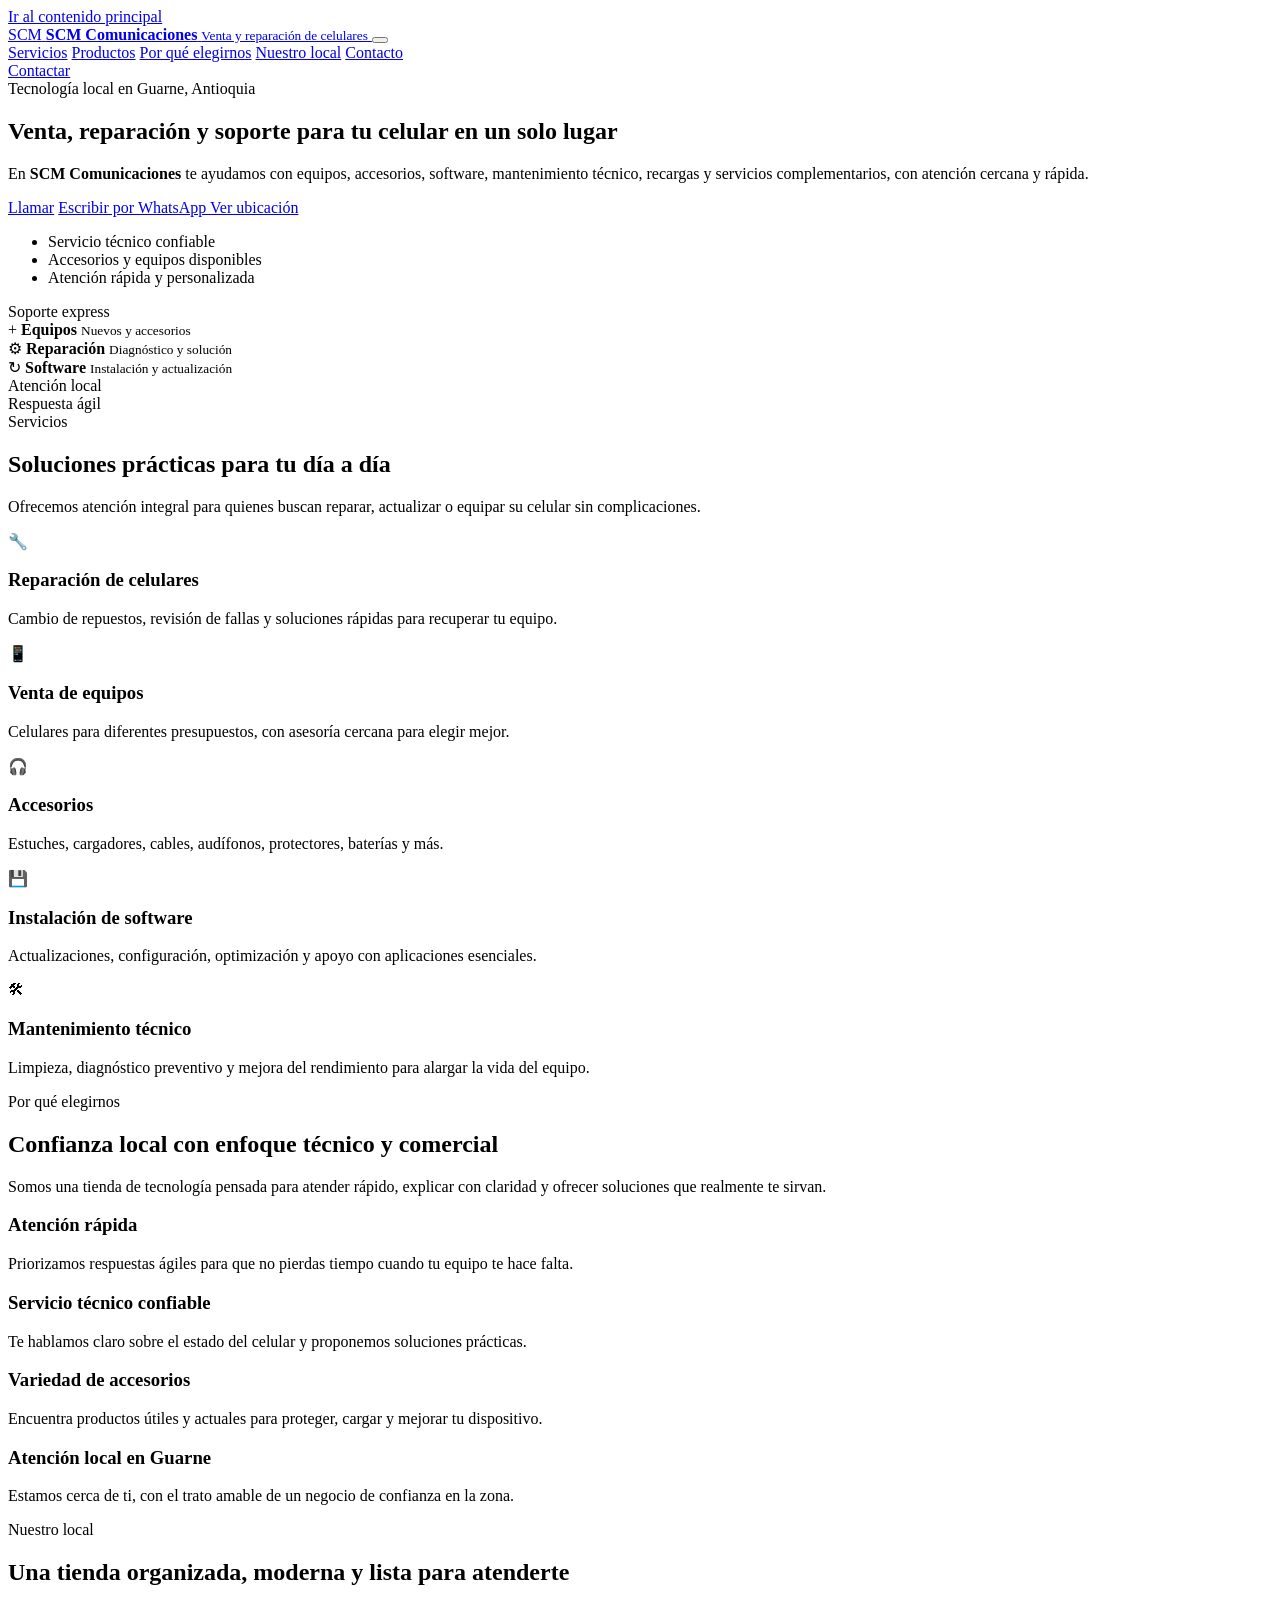
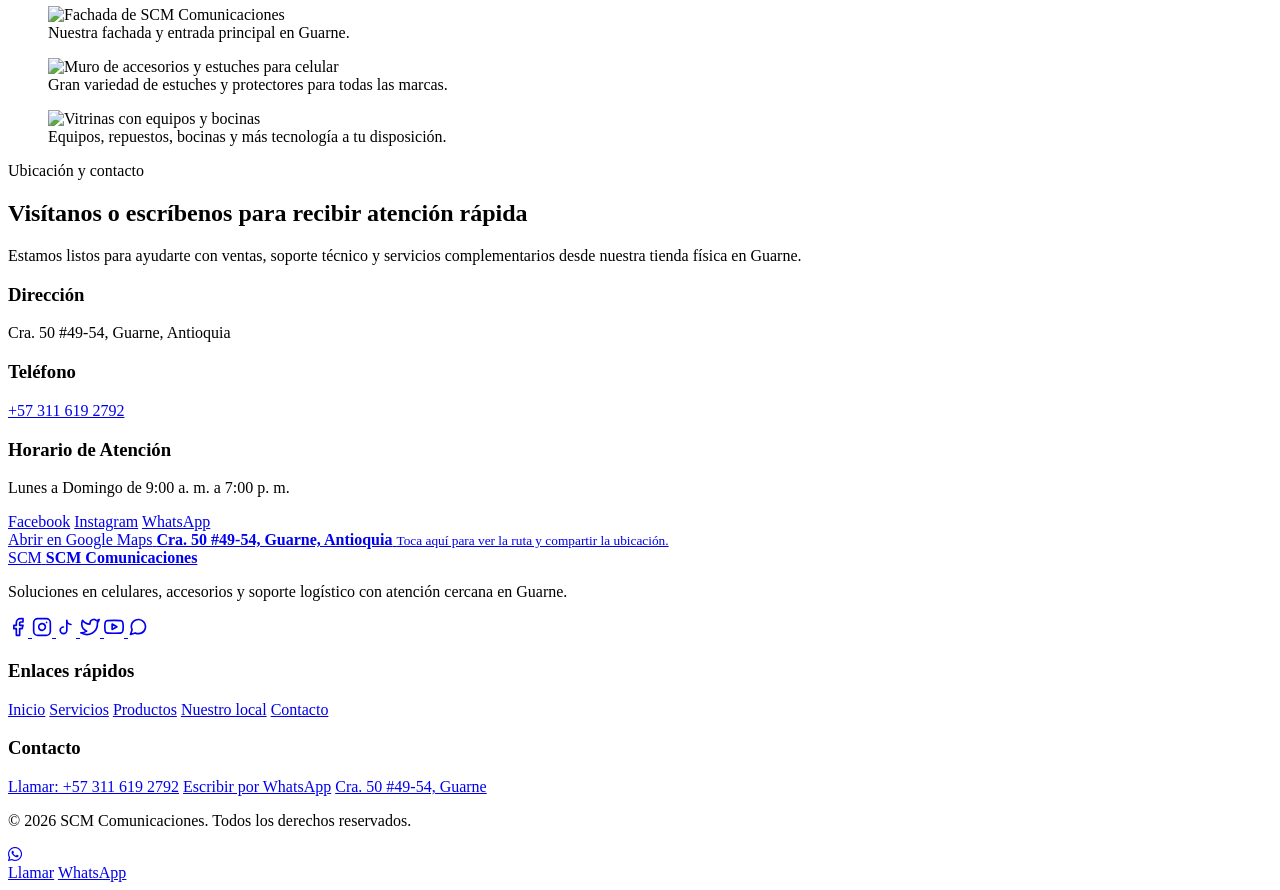
==== index.html @ ee0ad45b "Add files via upload" ====
<!DOCTYPE html>
<html lang="es">
<head>
  <meta charset="UTF-8">
  <meta name="viewport" content="width=device-width, initial-scale=1.0">
  <title>SCM Comunicaciones | Reparación y Venta de Celulares en Guarne</title>
  <meta
    name="description"
    content="SCM Comunicaciones en Guarne, Antioquia. Venta de celulares, reparación, accesorios, instalación de software, mantenimiento técnico, recargas, giros y pagos."
  >
  <meta
    name="keywords"
    content="reparación de celulares en Guarne, venta de accesorios para celular en Guarne, servicio técnico celular Guarne, SCM Comunicaciones"
  >
  <meta name="theme-color" content="#0b1220">
  <link rel="preconnect" href="https://fonts.googleapis.com">
  <link rel="preconnect" href="https://fonts.gstatic.com" crossorigin>
  <link
    href="https://fonts.googleapis.com/css2?family=Manrope:wght@400;500;600;700;800&display=swap"
    rel="stylesheet"
  >
  <link rel="stylesheet" href="https://cdnjs.cloudflare.com/ajax/libs/font-awesome/6.4.0/css/all.min.css">
  <link rel="stylesheet" href="styles.css">
</head>
<body>
  <a class="skip-link" href="#inicio">Ir al contenido principal</a>

  <header class="site-header" id="top">
    <div class="container header-content">
      <a href="#inicio" class="brand" aria-label="Ir al inicio de SCM Comunicaciones">
        <span class="brand-mark">SCM</span>
        <span class="brand-text">
          <strong>SCM Comunicaciones</strong>
          <small>Venta y reparación de celulares</small>
        </span>
      </a>

      <button
        class="nav-toggle"
        type="button"
        aria-expanded="false"
        aria-controls="primary-navigation"
        aria-label="Abrir menú de navegación"
      >
        <span></span>
        <span></span>
        <span></span>
      </button>

      <nav class="site-nav" id="primary-navigation" aria-label="Navegación principal">
        <a href="index.html#servicios">Servicios</a>
        <a href="productos.html">Productos</a>
        <a href="index.html#beneficios">Por qué elegirnos</a>
        <a href="index.html#local">Nuestro local</a>
        <a href="index.html#contacto">Contacto</a>
      </nav>

      <!-- Reemplaza el número de ejemplo por el real del negocio -->
      <a class="button button-primary header-cta" href="https://wa.me/573116192792" target="_blank" rel="noreferrer">
        Contactar
      </a>
    </div>
  </header>

  <main id="inicio">
    <section class="hero section">
      <div class="container hero-layout">
        <div class="hero-copy reveal">
          <span class="eyebrow">Tecnología local en Guarne, Antioquia</span>
          <h1>Venta, reparación y soporte para tu celular en un solo lugar</h1>
          <p class="hero-text">
            En <strong>SCM Comunicaciones</strong> te ayudamos con equipos, accesorios, software,
            mantenimiento técnico, recargas y servicios complementarios, con atención cercana y rápida.
          </p>

          <div class="hero-actions">
            <!-- Reemplaza el número de ejemplo por el real del negocio -->
            <a class="button button-primary" href="tel:+573116192792">Llamar</a>
            <a class="button button-secondary" href="https://wa.me/573116192792" target="_blank" rel="noreferrer">
              Escribir por WhatsApp
            </a>
            <a
              class="button button-ghost"
              href="https://maps.google.com/?q=Cra.+50+%2349-54,+Guarne,+Antioquia"
              target="_blank"
              rel="noreferrer"
            >
              Ver ubicación
            </a>
          </div>

          <ul class="hero-highlights" aria-label="Ventajas principales">
            <li>Servicio técnico confiable</li>
            <li>Accesorios y equipos disponibles</li>
            <li>Atención rápida y personalizada</li>
          </ul>
        </div>

        <div class="hero-visual reveal" aria-hidden="true">
          <div class="device-card">
            <div class="device-top">
              <span class="signal-dot"></span>
              <span class="device-pill"></span>
            </div>
            <div class="device-screen">
              <div class="screen-badge">Soporte express</div>
              <div class="screen-grid">
                <article class="mini-card">
                  <span class="mini-icon">+</span>
                  <strong>Equipos</strong>
                  <small>Nuevos y accesorios</small>
                </article>
                <article class="mini-card accent">
                  <span class="mini-icon">⚙</span>
                  <strong>Reparación</strong>
                  <small>Diagnóstico y solución</small>
                </article>
                <article class="mini-card">
                  <span class="mini-icon">↻</span>
                  <strong>Software</strong>
                  <small>Instalación y actualización</small>
                </article>
              </div>
            </div>
          </div>
          <div class="floating-chip chip-left">Atención local</div>
          <div class="floating-chip chip-right">Respuesta ágil</div>
        </div>
      </div>
    </section>

    <section class="section" id="servicios">
      <div class="container">
        <div class="section-heading reveal">
          <span class="eyebrow">Servicios</span>
          <h2>Soluciones prácticas para tu día a día</h2>
          <p>
            Ofrecemos atención integral para quienes buscan reparar, actualizar o equipar su celular
            sin complicaciones.
          </p>
        </div>

        <div class="services-grid">
          <article class="service-card reveal">
            <div class="service-icon">🔧</div>
            <h3>Reparación de celulares</h3>
            <p>Cambio de repuestos, revisión de fallas y soluciones rápidas para recuperar tu equipo.</p>
          </article>

          <article class="service-card reveal">
            <div class="service-icon">📱</div>
            <h3>Venta de equipos</h3>
            <p>Celulares para diferentes presupuestos, con asesoría cercana para elegir mejor.</p>
          </article>

          <article class="service-card reveal">
            <div class="service-icon">🎧</div>
            <h3>Accesorios</h3>
            <p>Estuches, cargadores, cables, audífonos, protectores, baterías y más.</p>
          </article>

          <article class="service-card reveal">
            <div class="service-icon">💾</div>
            <h3>Instalación de software</h3>
            <p>Actualizaciones, configuración, optimización y apoyo con aplicaciones esenciales.</p>
          </article>

          <article class="service-card reveal">
            <div class="service-icon">🛠</div>
            <h3>Mantenimiento técnico</h3>
            <p>Limpieza, diagnóstico preventivo y mejora del rendimiento para alargar la vida del equipo.</p>
          </article>
        </div>
      </div>
    </section>

    <section class="section section-alt" id="beneficios">
      <div class="container">
        <div class="section-heading reveal">
          <span class="eyebrow">Por qué elegirnos</span>
          <h2>Confianza local con enfoque técnico y comercial</h2>
          <p>
            Somos una tienda de tecnología pensada para atender rápido, explicar con claridad y ofrecer
            soluciones que realmente te sirvan.
          </p>
        </div>

        <div class="benefits-grid">
          <article class="benefit-card reveal">
            <h3>Atención rápida</h3>
            <p>Priorizamos respuestas ágiles para que no pierdas tiempo cuando tu equipo te hace falta.</p>
          </article>

          <article class="benefit-card reveal">
            <h3>Servicio técnico confiable</h3>
            <p>Te hablamos claro sobre el estado del celular y proponemos soluciones prácticas.</p>
          </article>

          <article class="benefit-card reveal">
            <h3>Variedad de accesorios</h3>
            <p>Encuentra productos útiles y actuales para proteger, cargar y mejorar tu dispositivo.</p>
          </article>

          <article class="benefit-card reveal">
            <h3>Atención local en Guarne</h3>
            <p>Estamos cerca de ti, con el trato amable de un negocio de confianza en la zona.</p>
          </article>
        </div>
      </div>
    </section>

    <section class="section" id="local">
      <div class="container">
        <div class="section-heading reveal">
          <span class="eyebrow">Nuestro local</span>
          <h2>Una tienda organizada, moderna y lista para atenderte</h2>
        </div>

        <div class="gallery-grid">
          <figure class="gallery-card gallery-card-large reveal">
            <img
              src="Images/negocio-1.jpeg"
              alt="Fachada de SCM Comunicaciones"
            >
            <figcaption>Nuestra fachada y entrada principal en Guarne.</figcaption>
          </figure>

          <figure class="gallery-card reveal">
            <img
              src="Images/negocio-2.jpeg"
              alt="Muro de accesorios y estuches para celular"
            >
            <figcaption>Gran variedad de estuches y protectores para todas las marcas.</figcaption>
          </figure>

          <figure class="gallery-card reveal">
            <img
              src="Images/negocio-3.jpeg"
              alt="Vitrinas con equipos y bocinas"
            >
            <figcaption>Equipos, repuestos, bocinas y más tecnología a tu disposición.</figcaption>
          </figure>
        </div>
      </div>
    </section>

    <section class="section section-alt" id="contacto">
      <div class="container contact">
        <div class="contact-info reveal">
          <span class="eyebrow">Ubicación y contacto</span>
          <h2>Visítanos o escríbenos para recibir atención rápida</h2>
          <p>
            Estamos listos para ayudarte con ventas, soporte técnico y servicios complementarios
            desde nuestra tienda física en Guarne.
          </p>

          <div class="contact-list">
            <article class="contact-card">
              <h3>Dirección</h3>
              <p>Cra. 50 #49-54, Guarne, Antioquia</p>
            </article>

            <article class="contact-card">
              <h3>Teléfono</h3>
              <!-- Reemplaza el número de ejemplo por el real del negocio -->
              <p><a href="tel:+573116192792">+57 311 619 2792</a></p>
            </article>

            <article class="contact-card">
              <h3>Horario de Atención</h3>
              <p>Lunes a Domingo de 9:00 a. m. a 7:00 p. m.</p>
            </article>
          </div>

          <div class="social-links" aria-label="Redes sociales">
            <!-- Reemplaza cada enlace por la URL real -->
            <a href="https://facebook.com/" target="_blank" rel="noreferrer">Facebook</a>
            <a href="https://instagram.com/" target="_blank" rel="noreferrer">Instagram</a>
            <a href="https://wa.me/573116192792" target="_blank" rel="noreferrer">WhatsApp</a>
          </div>

          <a
            class="map-card"
            href="https://maps.google.com/?q=Cra.+50+%2349-54,+Guarne,+Antioquia"
            target="_blank"
            rel="noreferrer"
          >
            <span class="map-label">Abrir en Google Maps</span>
            <strong>Cra. 50 #49-54, Guarne, Antioquia</strong>
            <small>Toca aquí para ver la ruta y compartir la ubicación.</small>
          </a>
        </div>
      </div>
    </section>
  </main>

  <footer class="site-footer">
    <div class="container footer-layout">
      <div class="footer-brand">
        <a href="#inicio" class="brand" aria-label="Ir al inicio de SCM Comunicaciones">
          <span class="brand-mark">SCM</span>
          <span class="brand-text">
            <strong>SCM Comunicaciones</strong>
          </span>
        </a>
        <p>Soluciones en celulares, accesorios y soporte logístico con atención cercana en Guarne.</p>
        <div class="footer-socials" aria-label="Redes sociales">
          <a href="https://facebook.com/" target="_blank" rel="noreferrer" aria-label="Facebook">
            <svg xmlns="http://www.w3.org/2000/svg" width="20" height="20" viewBox="0 0 24 24" fill="none" stroke="currentColor" stroke-width="2" stroke-linecap="round" stroke-linejoin="round" class="feather feather-facebook"><path d="M18 2h-3a5 5 0 0 0-5 5v3H7v4h3v8h4v-8h3l1-4h-4V7a1 1 0 0 1 1-1h3z"></path></svg>
          </a>
          <a href="https://instagram.com/" target="_blank" rel="noreferrer" aria-label="Instagram">
            <svg xmlns="http://www.w3.org/2000/svg" width="20" height="20" viewBox="0 0 24 24" fill="none" stroke="currentColor" stroke-width="2" stroke-linecap="round" stroke-linejoin="round" class="feather feather-instagram"><rect x="2" y="2" width="20" height="20" rx="5" ry="5"></rect><path d="M16 11.37A4 4 0 1 1 12.63 8 4 4 0 0 1 16 11.37z"></path><line x1="17.5" y1="6.5" x2="17.51" y2="6.5"></line></svg>
          </a>
          <a href="https://tiktok.com/" target="_blank" rel="noreferrer" aria-label="TikTok">
            <svg xmlns="http://www.w3.org/2000/svg" width="20" height="20" viewBox="0 0 24 24" fill="none" stroke="currentColor" stroke-width="2" stroke-linecap="round" stroke-linejoin="round" class="feather feather-tiktok"><path d="M9 12a4 4 0 1 0 4 4V4a5 5 0 0 0 5 5"></path></svg>
          </a>
          <a href="https://twitter.com/" target="_blank" rel="noreferrer" aria-label="X (Twitter)">
            <svg xmlns="http://www.w3.org/2000/svg" width="20" height="20" viewBox="0 0 24 24" fill="none" stroke="currentColor" stroke-width="2" stroke-linecap="round" stroke-linejoin="round" class="feather feather-twitter"><path d="M23 3a10.9 10.9 0 0 1-3.14 1.53 4.48 4.48 0 0 0-7.86 3v1A10.66 10.66 0 0 1 3 4s-4 9 5 13a11.64 11.64 0 0 1-7 2c9 5 20 0 20-11.5a4.5 4.5 0 0 0-.08-.83A7.72 7.72 0 0 0 23 3z"></path></svg>
          </a>
          <a href="https://youtube.com/" target="_blank" rel="noreferrer" aria-label="YouTube">
            <svg xmlns="http://www.w3.org/2000/svg" width="20" height="20" viewBox="0 0 24 24" fill="none" stroke="currentColor" stroke-width="2" stroke-linecap="round" stroke-linejoin="round" class="feather feather-youtube"><path d="M22.54 6.42a2.78 2.78 0 0 0-1.94-2C18.88 4 12 4 12 4s-6.88 0-8.6.46a2.78 2.78 0 0 0-1.94 2A29 29 0 0 0 1 11.75a29 29 0 0 0 .46 5.33A2.78 2.78 0 0 0 3.4 19c1.72.46 8.6.46 8.6.46s6.88 0 8.6-.46a2.78 2.78 0 0 0 1.94-2 29 29 0 0 0 .46-5.25 29 29 0 0 0-.46-5.33z"></path><polygon points="9.75 15.02 15.5 11.75 9.75 8.48 9.75 15.02"></polygon></svg>
          </a>
          <a href="https://wa.me/573116192792" target="_blank" rel="noreferrer" aria-label="WhatsApp">
            <svg xmlns="http://www.w3.org/2000/svg" width="20" height="20" viewBox="0 0 24 24" fill="none" stroke="currentColor" stroke-width="2" stroke-linecap="round" stroke-linejoin="round" class="feather feather-message-circle"><path d="M21 11.5a8.38 8.38 0 0 1-.9 3.8 8.5 8.5 0 0 1-7.6 4.7 8.38 8.38 0 0 1-3.8-.9L3 21l1.9-5.7a8.38 8.38 0 0 1-.9-3.8 8.5 8.5 0 0 1 4.7-7.6 8.38 8.38 0 0 1 3.8-.9h.5a8.48 8.48 0 0 1 8 8v.5z"></path></svg>
          </a>
        </div>
      </div>

      <div class="footer-nav-col">
        <h3>Enlaces rápidos</h3>
        <div class="footer-links-vert">
          <a href="index.html#inicio">Inicio</a>
          <a href="index.html#servicios">Servicios</a>
          <a href="productos.html">Productos</a>
          <a href="index.html#local">Nuestro local</a>
          <a href="index.html#contacto">Contacto</a>
        </div>
      </div>

      <div class="footer-nav-col">
        <h3>Contacto</h3>
        <div class="footer-links-vert">
          <a href="tel:+573116192792">Llamar: +57 311 619 2792</a>
          <a href="https://wa.me/573116192792" target="_blank" rel="noreferrer">Escribir por WhatsApp</a>
          <a href="https://maps.google.com/?q=Cra.+50+%2349-54,+Guarne,+Antioquia" target="_blank" rel="noreferrer">Cra. 50 #49-54, Guarne</a>
        </div>
      </div>
    </div>
    <div class="footer-bottom container">
      <p>&copy; 2026 SCM Comunicaciones. Todos los derechos reservados.</p>
    </div>
  </footer>

  <!-- Botón flotante principal de WhatsApp -->
  <a
    class="floating-whatsapp"
    href="https://wa.me/573116192792"
    target="_blank"
    rel="noreferrer"
    aria-label="Escribir por WhatsApp"
  >
    <i class="fa-brands fa-whatsapp"></i>
  </a>

  <!-- Acciones rápidas visibles especialmente en móvil -->
  <div class="mobile-actions" aria-label="Acciones rápidas">
    <a href="tel:+573116192792">Llamar</a>
    <a href="https://wa.me/573116192792" target="_blank" rel="noreferrer">WhatsApp</a>
  </div>

  <script src="script.js"></script>
</body>
</html>
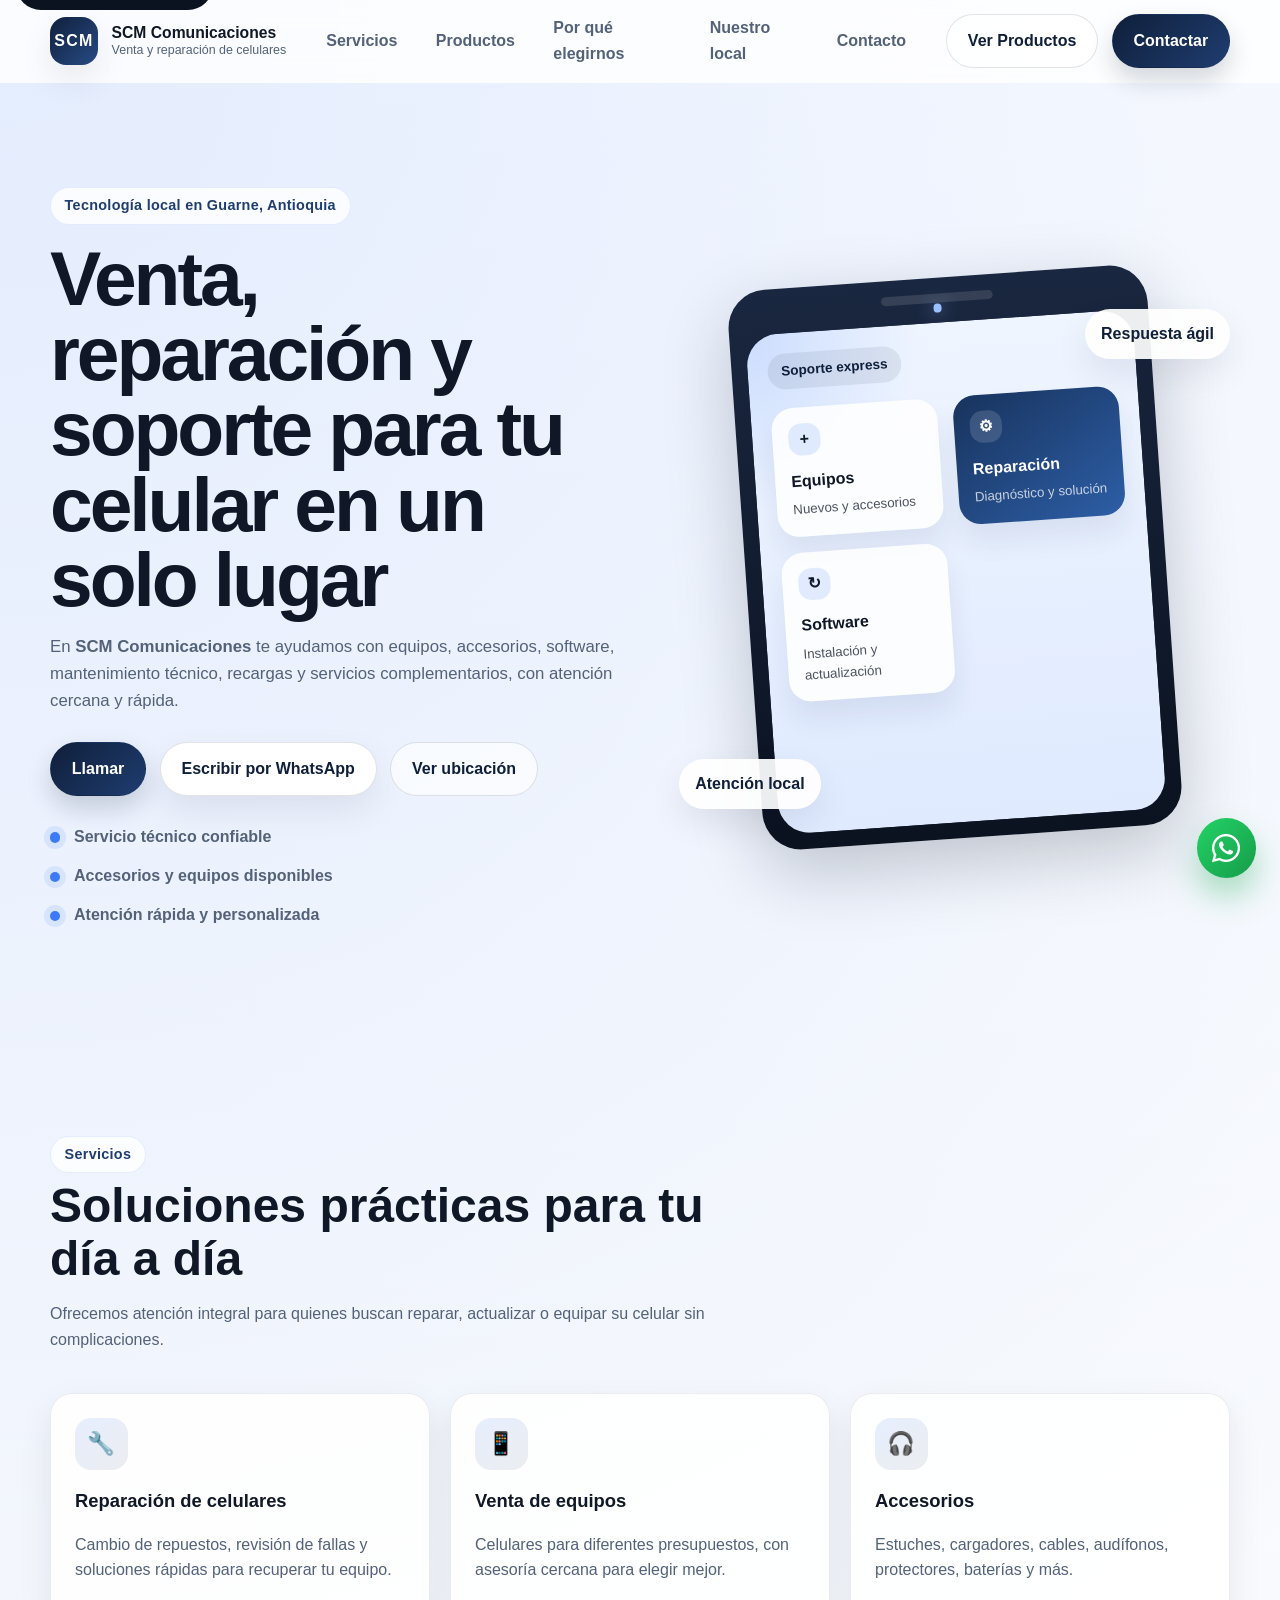
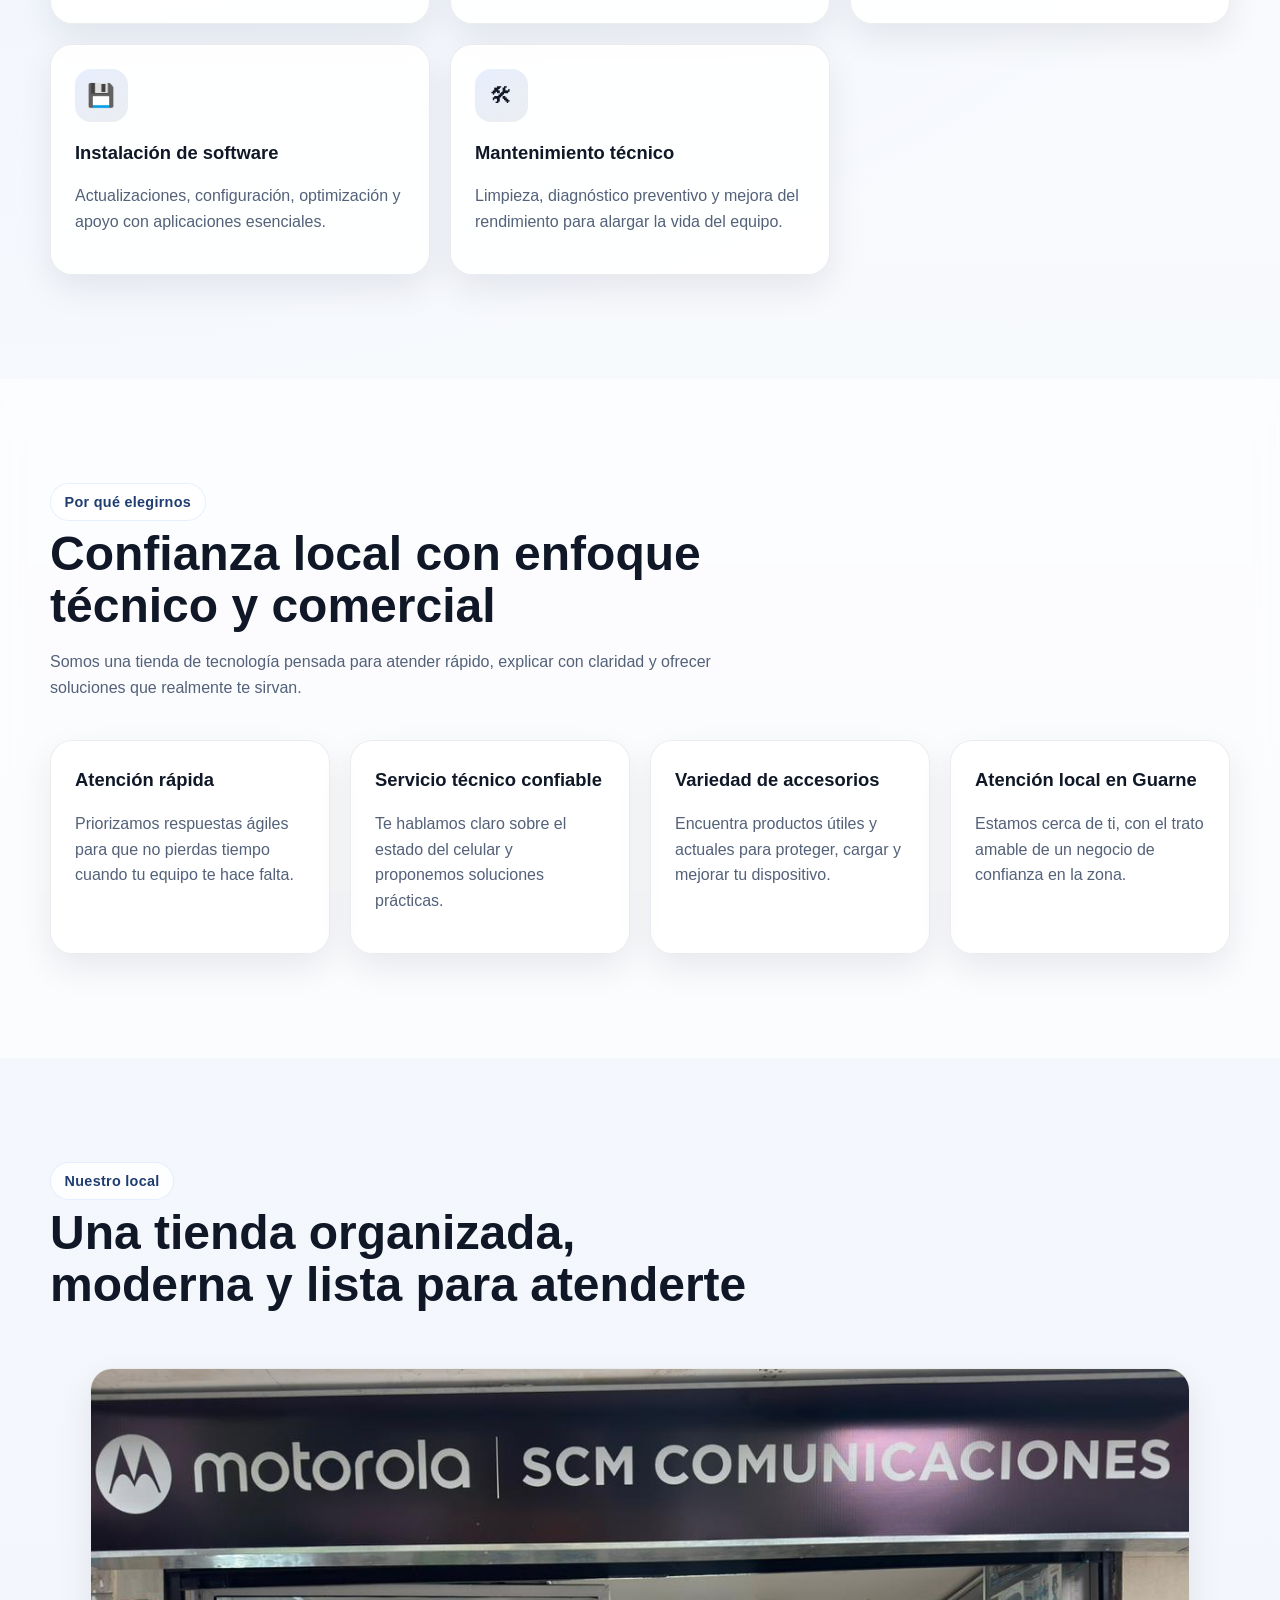
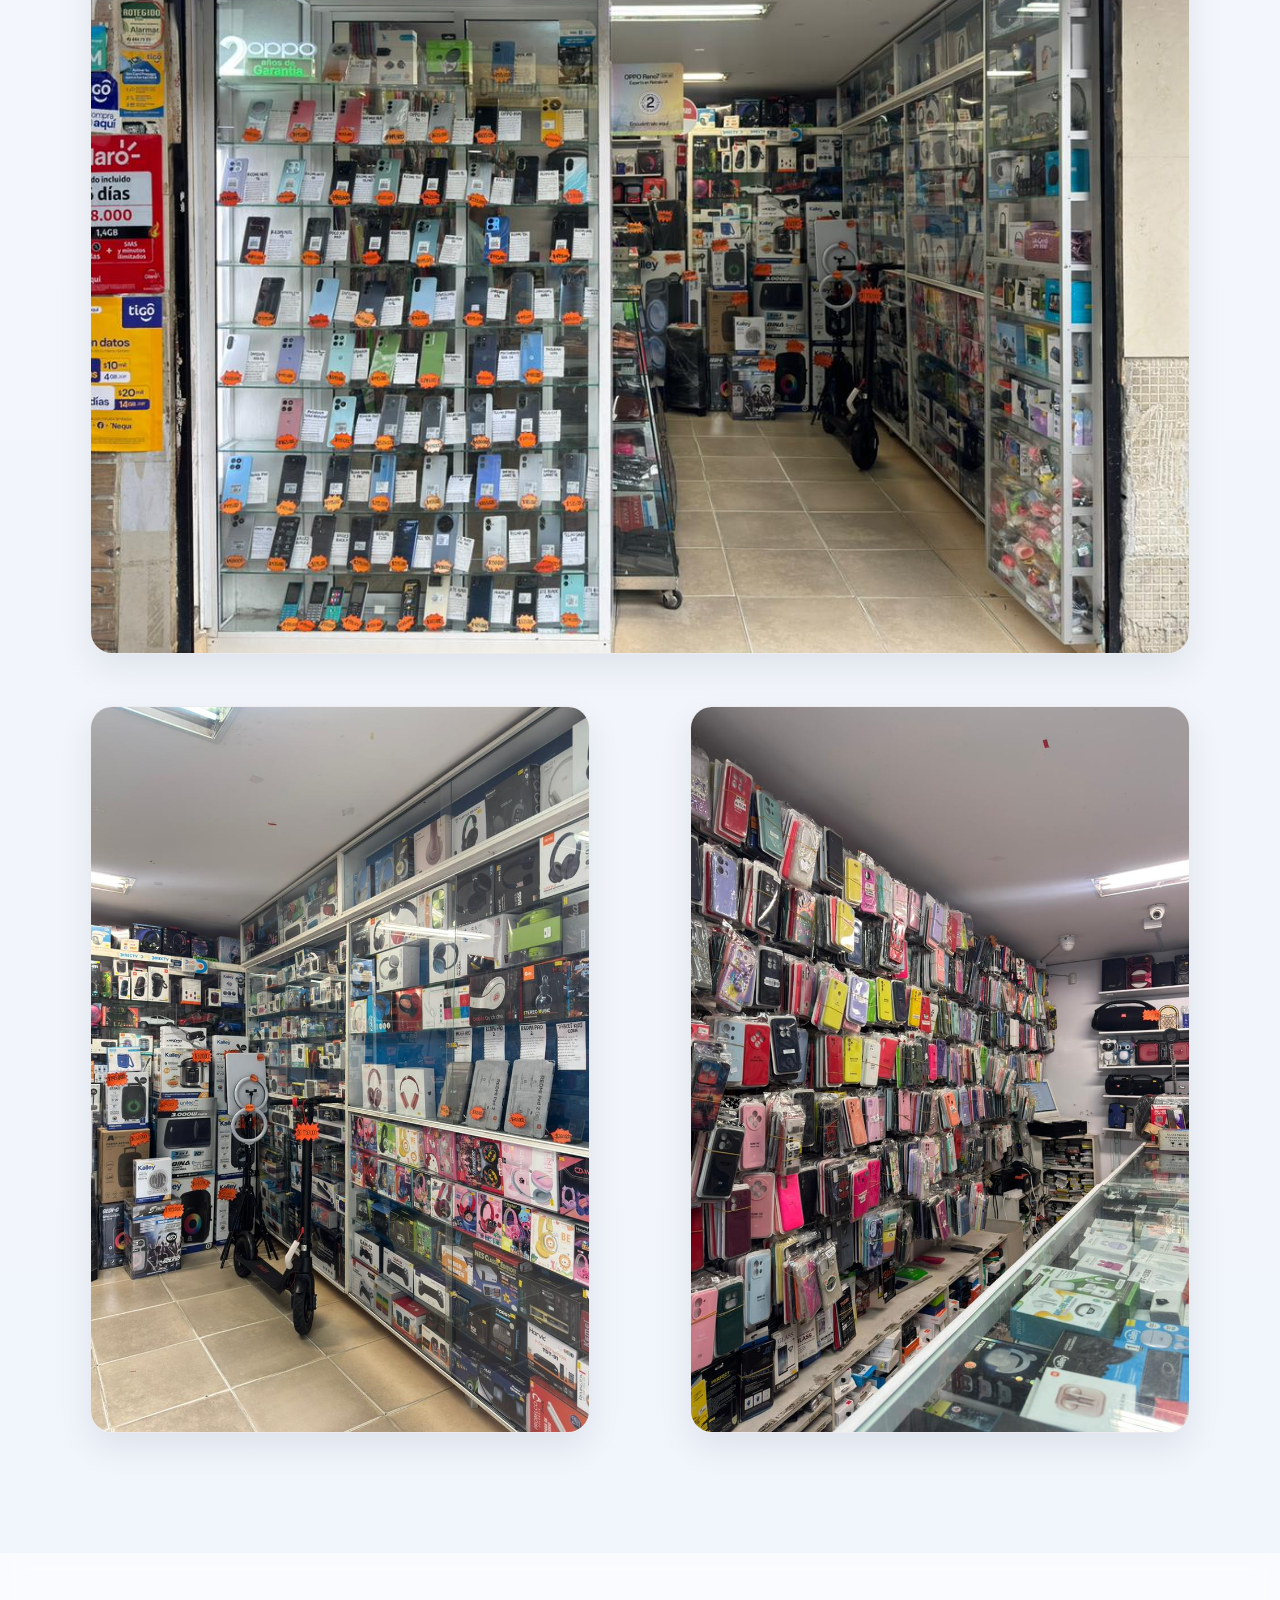
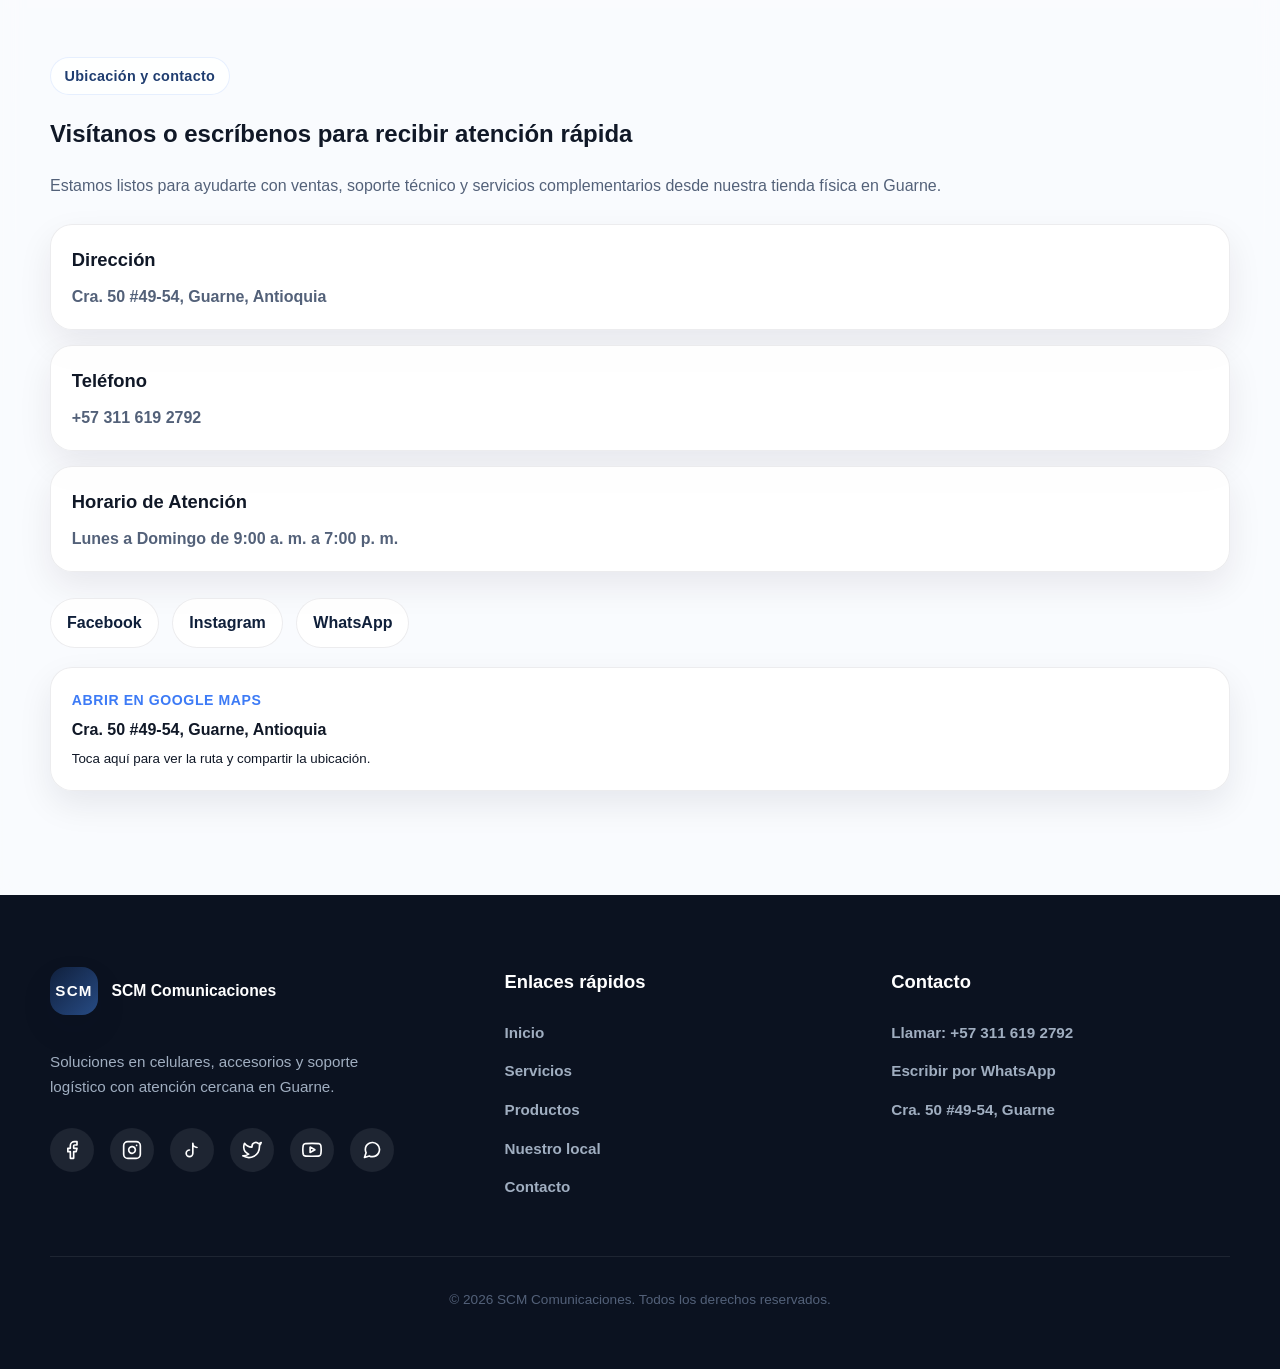
==== commit 68e7b6fe: "Update contact section with product link" ====
--- a/index.html
+++ b/index.html
@@ -55,10 +55,15 @@
         <a href="index.html#contacto">Contacto</a>
       </nav>
 
-      <!-- Reemplaza el número de ejemplo por el real del negocio -->
-      <a class="button button-primary header-cta" href="https://wa.me/573116192792" target="_blank" rel="noreferrer">
-        Contactar
-      </a>
+      <div style="display: flex; gap: 0.85rem; align-items: center;">
+        <a class="button button-ghost header-cta" href="productos.html">
+          Ver Productos
+        </a>
+        <!-- Reemplaza el número de ejemplo por el real del negocio -->
+        <a class="button button-primary header-cta" href="https://wa.me/573116192792" target="_blank" rel="noreferrer">
+          Contactar
+        </a>
+      </div>
     </div>
   </header>
 
--- a/styles.css
+++ b/styles.css
@@ -0,0 +1,1024 @@
+:root {
+  --color-bg: #f5f7fb;
+  --color-surface: #ffffff;
+  --color-surface-strong: #0b1220;
+  --color-text: #101827;
+  --color-text-soft: #536179;
+  --color-border: rgba(16, 24, 39, 0.08);
+  --color-primary: #0f1f3a;
+  --color-primary-soft: #1f3d70;
+  --color-accent: #3d7bf6;
+  --color-accent-soft: #dce8ff;
+  --color-success: #1da851;
+  --shadow-soft: 0 18px 45px rgba(15, 31, 58, 0.09);
+  --shadow-card: 0 14px 34px rgba(11, 18, 32, 0.08);
+  --radius-sm: 14px;
+  --radius-md: 22px;
+  --radius-lg: 32px;
+  --container-width: 1180px;
+  --header-height: 82px;
+  --transition: 220ms ease;
+}
+
+/* Base */
+*,
+*::before,
+*::after {
+  box-sizing: border-box;
+}
+
+html {
+  scroll-behavior: smooth;
+}
+
+body {
+  margin: 0;
+  font-family: "Manrope", sans-serif;
+  color: var(--color-text);
+  background:
+    radial-gradient(circle at top left, rgba(61, 123, 246, 0.14), transparent 32%),
+    linear-gradient(180deg, #ffffff 0%, #f4f7fc 42%, #eef3fb 100%);
+  line-height: 1.6;
+}
+
+img {
+  max-width: 100%;
+  display: block;
+}
+
+a {
+  color: inherit;
+  text-decoration: none;
+}
+
+button,
+input,
+textarea,
+select {
+  font: inherit;
+}
+
+.skip-link {
+  position: absolute;
+  top: -40px;
+  left: 16px;
+  z-index: 1000;
+  padding: 0.75rem 1rem;
+  border-radius: 999px;
+  background: var(--color-surface-strong);
+  color: #ffffff;
+}
+
+.skip-link:focus {
+  top: 16px;
+}
+
+.container {
+  width: min(calc(100% - 2rem), var(--container-width));
+  margin: 0 auto;
+}
+
+.section {
+  padding: 5.5rem 0;
+}
+
+.section-alt {
+  background: rgba(255, 255, 255, 0.62);
+  backdrop-filter: blur(10px);
+}
+
+.section-heading {
+  max-width: 720px;
+  margin-bottom: 2.5rem;
+}
+
+.section-heading h2 {
+  margin: 0.4rem 0 0.85rem;
+  font-size: clamp(2rem, 4vw, 3rem);
+  line-height: 1.1;
+}
+
+.section-heading p,
+.hero-text,
+.benefit-card p,
+.service-card p,
+.contact-info > p,
+.contact-form-card > p,
+.site-footer p {
+  color: var(--color-text-soft);
+}
+
+.eyebrow {
+  display: inline-flex;
+  align-items: center;
+  gap: 0.5rem;
+  padding: 0.4rem 0.85rem;
+  border: 1px solid rgba(61, 123, 246, 0.12);
+  border-radius: 999px;
+  background: rgba(255, 255, 255, 0.8);
+  color: var(--color-primary-soft);
+  font-size: 0.9rem;
+  font-weight: 700;
+  letter-spacing: 0.02em;
+}
+
+.site-header {
+  position: sticky;
+  top: 0;
+  z-index: 100;
+  background: rgba(255, 255, 255, 0.82);
+  backdrop-filter: blur(16px);
+  border-bottom: 1px solid transparent;
+  transition: background var(--transition), border-color var(--transition), box-shadow var(--transition);
+}
+
+.site-header.scrolled {
+  box-shadow: 0 12px 28px rgba(12, 18, 32, 0.08);
+  border-color: rgba(16, 24, 39, 0.06);
+}
+
+.header-content {
+  min-height: var(--header-height);
+  display: grid;
+  grid-template-columns: auto auto;
+  align-items: center;
+  gap: 1rem;
+}
+
+.brand {
+  display: inline-flex;
+  align-items: center;
+  gap: 0.85rem;
+  min-width: 0;
+}
+
+.brand-mark {
+  width: 3rem;
+  height: 3rem;
+  display: grid;
+  place-items: center;
+  border-radius: 1rem;
+  background: linear-gradient(135deg, #10203d 0%, #274b84 100%);
+  color: #ffffff;
+  font-weight: 800;
+  letter-spacing: 0.08em;
+  box-shadow: var(--shadow-card);
+}
+
+.brand-text {
+  display: flex;
+  flex-direction: column;
+  line-height: 1.2;
+}
+
+.brand-text strong {
+  font-size: 0.98rem;
+}
+
+.brand-text small {
+  color: var(--color-text-soft);
+  font-size: 0.78rem;
+}
+
+.nav-toggle {
+  margin-left: auto;
+  width: 3rem;
+  height: 3rem;
+  display: inline-flex;
+  flex-direction: column;
+  justify-content: center;
+  gap: 0.28rem;
+  border: 1px solid var(--color-border);
+  border-radius: 0.95rem;
+  background: var(--color-surface);
+  cursor: pointer;
+}
+
+.nav-toggle span {
+  width: 1.25rem;
+  height: 2px;
+  margin: 0 auto;
+  background: var(--color-surface-strong);
+  border-radius: 999px;
+  transition: transform var(--transition), opacity var(--transition);
+}
+
+.nav-toggle.is-active span:nth-child(1) {
+  transform: translateY(6px) rotate(45deg);
+}
+
+.nav-toggle.is-active span:nth-child(2) {
+  opacity: 0;
+}
+
+.nav-toggle.is-active span:nth-child(3) {
+  transform: translateY(-6px) rotate(-45deg);
+}
+
+.site-nav {
+  grid-column: 1 / -1;
+  display: grid;
+  gap: 0.6rem;
+  padding-bottom: 1rem;
+  max-height: 0;
+  overflow: hidden;
+  transition: max-height 260ms ease;
+}
+
+.site-nav a {
+  padding: 0.75rem 1rem;
+  border-radius: 0.95rem;
+  color: var(--color-text-soft);
+  font-weight: 600;
+}
+
+.site-nav a:hover,
+.site-nav a:focus-visible {
+  color: var(--color-primary);
+  background: rgba(61, 123, 246, 0.08);
+}
+
+.site-nav.is-open {
+  max-height: 18rem;
+}
+
+.header-cta {
+  display: none;
+}
+
+.button {
+  display: inline-flex;
+  align-items: center;
+  justify-content: center;
+  gap: 0.5rem;
+  min-height: 3.2rem;
+  padding: 0.85rem 1.3rem;
+  border-radius: 999px;
+  border: 1px solid transparent;
+  font-weight: 700;
+  transition: transform var(--transition), box-shadow var(--transition), background var(--transition), color var(--transition), border-color var(--transition);
+}
+
+.button:hover,
+.button:focus-visible {
+  transform: translateY(-2px);
+}
+
+.button-primary {
+  background: linear-gradient(135deg, var(--color-primary) 0%, var(--color-primary-soft) 100%);
+  color: #ffffff;
+  box-shadow: 0 12px 24px rgba(15, 31, 58, 0.18);
+}
+
+.button-secondary {
+  background: #ffffff;
+  color: var(--color-primary);
+  border-color: rgba(15, 31, 58, 0.12);
+  box-shadow: var(--shadow-card);
+}
+
+.button-ghost {
+  border-color: rgba(15, 31, 58, 0.12);
+  color: var(--color-primary);
+  background: rgba(255, 255, 255, 0.62);
+}
+
+/* Hero */
+.hero {
+  padding-top: calc(4.5rem + var(--header-height));
+  position: relative;
+  overflow: clip;
+}
+
+.hero-layout {
+  display: grid;
+  gap: 2.5rem;
+  align-items: center;
+}
+
+.hero-copy h1 {
+  margin: 1rem 0 1rem;
+  font-size: clamp(2.4rem, 8vw, 4.8rem);
+  line-height: 0.98;
+  letter-spacing: -0.04em;
+}
+
+.hero-text {
+  max-width: 62ch;
+  font-size: 1.05rem;
+}
+
+.hero-actions {
+  display: flex;
+  flex-wrap: wrap;
+  gap: 0.85rem;
+  margin: 1.7rem 0;
+}
+
+.hero-highlights {
+  display: grid;
+  gap: 0.85rem;
+  padding: 0;
+  margin: 0;
+  list-style: none;
+}
+
+.hero-highlights li {
+  position: relative;
+  padding-left: 1.5rem;
+  color: var(--color-text-soft);
+  font-weight: 600;
+}
+
+.hero-highlights li::before {
+  content: "";
+  position: absolute;
+  top: 0.55rem;
+  left: 0;
+  width: 0.65rem;
+  height: 0.65rem;
+  border-radius: 999px;
+  background: var(--color-accent);
+  box-shadow: 0 0 0 6px rgba(61, 123, 246, 0.12);
+}
+
+.hero-visual {
+  position: relative;
+  min-height: 420px;
+}
+
+.device-card {
+  position: relative;
+  max-width: 420px;
+  margin: 0 auto;
+  padding: 1rem;
+  border-radius: 2.4rem;
+  background: linear-gradient(180deg, #1a2740 0%, #0b1220 100%);
+  box-shadow: 0 24px 70px rgba(11, 18, 32, 0.22);
+  transform: rotate(-4deg);
+}
+
+.device-top {
+  display: flex;
+  justify-content: center;
+  align-items: center;
+  height: 1.8rem;
+}
+
+.signal-dot {
+  width: 0.55rem;
+  height: 0.55rem;
+  border-radius: 50%;
+  background: #9bc0ff;
+  box-shadow: 0 0 18px rgba(155, 192, 255, 0.8);
+}
+
+.device-pill {
+  position: absolute;
+  top: 1rem;
+  width: 7rem;
+  height: 0.55rem;
+  border-radius: 999px;
+  background: rgba(255, 255, 255, 0.12);
+}
+
+.device-screen {
+  padding: 1.25rem;
+  border-radius: 2rem;
+  background:
+    radial-gradient(circle at top left, rgba(61, 123, 246, 0.2), transparent 28%),
+    linear-gradient(180deg, #eff5ff 0%, #dfeaff 100%);
+  min-height: 500px;
+}
+
+.screen-badge {
+  display: inline-flex;
+  align-items: center;
+  padding: 0.45rem 0.85rem;
+  border-radius: 999px;
+  background: rgba(15, 31, 58, 0.08);
+  color: var(--color-primary);
+  font-size: 0.85rem;
+  font-weight: 800;
+}
+
+.screen-grid {
+  display: grid;
+  grid-template-columns: repeat(2, minmax(0, 1fr));
+  gap: 1rem;
+  margin-top: 1.2rem;
+}
+
+.mini-card {
+  padding: 1rem;
+  border-radius: 1.35rem;
+  background: rgba(255, 255, 255, 0.88);
+  box-shadow: 0 18px 26px rgba(24, 39, 75, 0.08);
+}
+
+.mini-card.accent {
+  background: linear-gradient(145deg, #18335d 0%, #2d5ea6 100%);
+  color: #ffffff;
+}
+
+.mini-icon {
+  display: inline-grid;
+  place-items: center;
+  width: 2rem;
+  height: 2rem;
+  margin-bottom: 0.8rem;
+  border-radius: 0.8rem;
+  background: rgba(61, 123, 246, 0.14);
+  font-weight: 800;
+}
+
+.mini-card.accent .mini-icon {
+  background: rgba(255, 255, 255, 0.14);
+}
+
+.mini-card strong,
+.mini-card small {
+  display: block;
+}
+
+.mini-card small {
+  margin-top: 0.3rem;
+  color: inherit;
+  opacity: 0.74;
+}
+
+.floating-chip {
+  position: absolute;
+  padding: 0.75rem 1rem;
+  border-radius: 999px;
+  background: rgba(255, 255, 255, 0.92);
+  box-shadow: var(--shadow-card);
+  color: var(--color-primary);
+  font-weight: 700;
+}
+
+.chip-left {
+  left: 0;
+  bottom: 1.8rem;
+}
+
+.chip-right {
+  right: 0;
+  top: 2rem;
+}
+
+/* Cards and sections */
+.services-grid,
+.benefits-grid,
+.gallery-grid {
+  display: grid;
+  gap: 1.25rem;
+}
+
+.service-card,
+.benefit-card,
+.gallery-card,
+.contact-card,
+.contact-form-card,
+.map-card {
+  border: 1px solid var(--color-border);
+  border-radius: var(--radius-md);
+  background: rgba(255, 255, 255, 0.9);
+  box-shadow: var(--shadow-card);
+}
+
+.service-card,
+.benefit-card {
+  padding: 1.5rem;
+  transition: transform var(--transition), box-shadow var(--transition), border-color var(--transition);
+}
+
+.service-card:hover,
+.benefit-card:hover,
+.gallery-card:hover,
+.map-card:hover,
+.social-links a:hover,
+.footer-links a:hover {
+  transform: translateY(-4px);
+}
+
+.service-card:hover,
+.benefit-card:hover {
+  border-color: rgba(61, 123, 246, 0.2);
+  box-shadow: 0 20px 44px rgba(11, 18, 32, 0.11);
+}
+
+.service-icon {
+  width: 3.3rem;
+  height: 3.3rem;
+  display: grid;
+  place-items: center;
+  margin-bottom: 1rem;
+  border-radius: 1rem;
+  background: linear-gradient(145deg, rgba(61, 123, 246, 0.12), rgba(15, 31, 58, 0.08));
+  font-size: 1.4rem;
+}
+
+.service-card h3,
+.benefit-card h3,
+.contact-card h3,
+.contact-form-card h3 {
+  margin-top: 0;
+  margin-bottom: 0.65rem;
+  font-size: 1.15rem;
+}
+
+.gallery-card {
+  overflow: hidden;
+  transition: transform var(--transition), box-shadow var(--transition);
+}
+
+.gallery-card img {
+  width: 100%;
+  height: 100%;
+  min-height: 240px;
+  object-fit: cover;
+}
+
+.gallery-card figcaption {
+  padding: 1rem 1.1rem 1.2rem;
+  color: var(--color-text-soft);
+}
+
+.contact-layout {
+  display: grid;
+  gap: 1.5rem;
+}
+
+.contact-list {
+  display: grid;
+  gap: 0.95rem;
+  margin: 1.6rem 0;
+}
+
+.contact-card {
+  padding: 1.2rem 1.3rem;
+}
+
+.contact-card p,
+.contact-card a {
+  margin: 0;
+  color: var(--color-text-soft);
+  font-weight: 600;
+}
+
+.social-links {
+  display: flex;
+  flex-wrap: wrap;
+  gap: 0.85rem;
+  margin-bottom: 1.2rem;
+}
+
+.social-links a,
+.footer-links a {
+  display: inline-flex;
+  align-items: center;
+  justify-content: center;
+  min-height: 2.9rem;
+  padding: 0.7rem 1rem;
+  border-radius: 999px;
+  background: rgba(255, 255, 255, 0.9);
+  border: 1px solid var(--color-border);
+  color: var(--color-primary);
+  font-weight: 700;
+  transition: transform var(--transition), background var(--transition), border-color var(--transition);
+}
+
+.map-card {
+  display: grid;
+  gap: 0.35rem;
+  padding: 1.3rem;
+  transition: transform var(--transition), box-shadow var(--transition);
+}
+
+.map-label {
+  color: var(--color-accent);
+  font-size: 0.88rem;
+  font-weight: 800;
+  text-transform: uppercase;
+  letter-spacing: 0.04em;
+}
+
+.contact-form-card {
+  padding: 1.5rem;
+}
+
+.contact-form {
+  display: grid;
+  gap: 1rem;
+}
+
+.contact-form label {
+  display: grid;
+  gap: 0.5rem;
+  font-weight: 700;
+}
+
+.contact-form input,
+.contact-form textarea,
+.contact-form select {
+  width: 100%;
+  padding: 0.95rem 1rem;
+  border: 1px solid rgba(16, 24, 39, 0.12);
+  border-radius: 1rem;
+  background: #ffffff;
+  color: var(--color-text);
+  transition: border-color var(--transition), box-shadow var(--transition);
+}
+
+.contact-form input:focus,
+.contact-form textarea:focus,
+.contact-form select:focus {
+  outline: none;
+  border-color: rgba(61, 123, 246, 0.45);
+  box-shadow: 0 0 0 4px rgba(61, 123, 246, 0.12);
+}
+
+.contact-form button:disabled {
+  opacity: 0.8;
+  cursor: wait;
+  transform: none;
+}
+
+.contact-form small {
+  color: var(--color-text-soft);
+}
+
+/* Footer and floating actions */
+.site-footer {
+  padding: 4.5rem 0 7.5rem;
+  background: #0b1220;
+  color: #a0aec0;
+  font-size: 0.95rem;
+}
+
+.footer-layout {
+  display: grid;
+  gap: 3rem;
+  padding-bottom: 3.5rem;
+  border-bottom: 1px solid rgba(255, 255, 255, 0.08);
+  margin-bottom: 2rem;
+}
+
+.footer-brand .brand {
+  margin-bottom: 1.25rem;
+  color: #ffffff;
+}
+
+.footer-brand p {
+  color: #a0aec0;
+  margin-bottom: 1.8rem;
+  max-width: 320px;
+  line-height: 1.6;
+}
+
+.footer-socials {
+  display: flex;
+  flex-wrap: wrap;
+  gap: 1rem;
+}
+
+.footer-socials a {
+  display: inline-flex;
+  align-items: center;
+  justify-content: center;
+  width: 2.75rem;
+  height: 2.75rem;
+  border-radius: 50%;
+  background: rgba(255, 255, 255, 0.08);
+  color: #ffffff;
+  transition: transform var(--transition), background var(--transition);
+}
+
+.footer-socials a:hover,
+.footer-socials a:focus-visible {
+  transform: translateY(-3px);
+  background: var(--color-accent);
+}
+
+.footer-nav-col h3 {
+  color: #ffffff;
+  font-size: 1.15rem;
+  font-weight: 700;
+  margin-top: 0;
+  margin-bottom: 1.5rem;
+}
+
+.footer-links-vert {
+  display: flex;
+  flex-direction: column;
+  gap: 0.9rem;
+}
+
+.footer-links-vert a {
+  color: #a0aec0;
+  font-weight: 600;
+  transition: color var(--transition), padding-left var(--transition);
+}
+
+.footer-links-vert a:hover,
+.footer-links-vert a:focus-visible {
+  color: #ffffff;
+  padding-left: 4px;
+}
+
+.footer-bottom {
+  text-align: center;
+  font-size: 0.85rem;
+  color: #718096;
+}
+
+.floating-whatsapp {
+  position: fixed;
+  right: 1.5rem;
+  bottom: 5.7rem;
+  z-index: 90;
+  width: 3.7rem;
+  height: 3.7rem;
+  display: grid;
+  place-items: center;
+  border-radius: 50%;
+  background: linear-gradient(135deg, #23d366 0%, #169c4a 100%);
+  color: #ffffff;
+  font-size: 2rem;
+  box-shadow: 0 18px 32px rgba(29, 168, 81, 0.36);
+  transition: transform var(--transition), box-shadow var(--transition);
+}
+
+.floating-whatsapp:hover,
+.floating-whatsapp:focus-visible {
+  transform: translateY(-4px);
+  box-shadow: 0 22px 36px rgba(29, 168, 81, 0.45);
+}
+
+.mobile-actions {
+  position: fixed;
+  left: 50%;
+  bottom: 1rem;
+  z-index: 80;
+  display: flex;
+  gap: 0.75rem;
+  width: min(calc(100% - 1.5rem), 420px);
+  padding: 0.65rem;
+  transform: translateX(-50%);
+  border: 1px solid rgba(255, 255, 255, 0.2);
+  border-radius: 1.25rem;
+  background: rgba(11, 18, 32, 0.88);
+  backdrop-filter: blur(14px);
+  box-shadow: 0 18px 36px rgba(11, 18, 32, 0.22);
+}
+
+.mobile-actions a {
+  flex: 1;
+  display: inline-flex;
+  align-items: center;
+  justify-content: center;
+  min-height: 3.1rem;
+  border-radius: 0.95rem;
+  font-weight: 800;
+  color: #ffffff;
+}
+
+.mobile-actions a:first-child {
+  background: rgba(255, 255, 255, 0.12);
+}
+
+.mobile-actions a:last-child {
+  background: linear-gradient(135deg, #23d366 0%, #169c4a 100%);
+}
+
+/* Scroll reveal */
+.reveal {
+  opacity: 0;
+  transform: translateY(24px);
+  transition: opacity 600ms ease, transform 600ms ease;
+}
+
+.reveal.is-visible {
+  opacity: 1;
+  transform: translateY(0);
+}
+
+/* Responsive layout */
+@media (min-width: 700px) {
+  .services-grid,
+  .benefits-grid {
+    grid-template-columns: repeat(2, minmax(0, 1fr));
+  }
+
+  .gallery-grid {
+    grid-template-columns: repeat(2, minmax(0, 1fr));
+  }
+
+  .gallery-card-large {
+    grid-column: span 2;
+  }
+
+  .contact-layout,
+  .footer-layout {
+    grid-template-columns: 1.1fr 0.9fr;
+    align-items: start;
+  }
+
+  .footer-layout {
+    grid-template-columns: 1.2fr 1fr 1fr;
+  }
+}
+
+@media (min-width: 980px) {
+  .header-content {
+    grid-template-columns: auto 1fr auto;
+    gap: 1.5rem;
+  }
+
+  .nav-toggle {
+    display: none;
+  }
+
+  .site-nav {
+    grid-column: auto;
+    display: flex;
+    justify-content: center;
+    align-items: center;
+    gap: 0.4rem;
+    max-height: none;
+    overflow: visible;
+    padding-bottom: 0;
+  }
+
+  .header-cta {
+    display: inline-flex;
+  }
+
+  .hero-layout {
+    grid-template-columns: 1.02fr 0.98fr;
+    gap: 3.5rem;
+  }
+
+  .services-grid {
+    grid-template-columns: repeat(3, minmax(0, 1fr));
+  }
+
+  .benefits-grid {
+    grid-template-columns: repeat(4, minmax(0, 1fr));
+  }
+
+  .contact-layout {
+    grid-template-columns: 1.1fr 0.9fr;
+    gap: 2rem;
+  }
+}
+
+@media (min-width: 1100px) {
+  .section {
+    padding: 6.5rem 0;
+  }
+}
+
+@media (max-width: 979px) {
+  .site-nav {
+    order: 4;
+  }
+}
+
+@media (min-width: 1024px) {
+  .mobile-actions {
+    display: none;
+  }
+
+  .floating-whatsapp {
+    bottom: 1.4rem;
+  }
+
+  .site-footer {
+    padding-bottom: 2.8rem;
+  }
+}
+
+@media (prefers-reduced-motion: reduce) {
+  html {
+    scroll-behavior: auto;
+  }
+
+  *,
+  *::before,
+  *::after {
+    animation: none !important;
+    transition: none !important;
+  }
+
+  .reveal {
+    opacity: 1;
+    transform: none;
+  }
+}
+
+/* === Seccion de Productos === */
+.products-grid {
+  display: grid;
+  gap: 2rem;
+  grid-template-columns: repeat(auto-fill, minmax(280px, 1fr));
+  margin-top: 2rem;
+}
+
+.product-card {
+  display: flex;
+  flex-direction: column;
+  background: rgba(255, 255, 255, 0.85);
+  backdrop-filter: blur(12px);
+  border: 1px solid var(--color-border);
+  border-radius: var(--radius-md);
+  overflow: hidden;
+  transition: transform var(--transition), box-shadow var(--transition), border-color var(--transition);
+}
+
+.product-card:hover {
+  transform: translateY(-6px);
+  box-shadow: 0 20px 48px rgba(11, 18, 32, 0.12);
+  border-color: rgba(61, 123, 246, 0.25);
+}
+
+.product-image-container {
+  position: relative;
+  width: 100%;
+  padding-top: 100%; /* Aspect ratio 1:1 */
+  overflow: hidden;
+  background: var(--color-bg);
+}
+
+.product-image {
+  position: absolute;
+  top: 0;
+  left: 0;
+  width: 100%;
+  height: 100%;
+  object-fit: contain; /* Mejor que cover para que se vea el producto completo */
+  padding: 1rem;
+  transition: transform 0.4s ease;
+}
+
+.product-card:hover .product-image {
+  transform: scale(1.05);
+}
+
+.product-tag {
+  position: absolute;
+  top: 1rem;
+  right: 1rem;
+  background: linear-gradient(135deg, var(--color-accent), #2b5bc2);
+  color: #fff;
+  padding: 0.35rem 0.85rem;
+  border-radius: 999px;
+  font-size: 0.75rem;
+  font-weight: 800;
+  box-shadow: 0 4px 12px rgba(61, 123, 246, 0.3);
+}
+
+.product-info {
+  padding: 1.5rem;
+  display: flex;
+  flex-direction: column;
+  flex-grow: 1;
+}
+
+.product-title {
+  margin: 0 0 0.5rem;
+  font-size: 1.15rem;
+  color: var(--color-surface-strong);
+  line-height: 1.3;
+}
+
+.product-desc {
+  font-size: 0.9rem;
+  color: var(--color-text-soft);
+  margin-bottom: 1.5rem;
+  flex-grow: 1;
+}
+
+.product-footer {
+  display: flex;
+  align-items: center;
+  justify-content: space-between;
+  margin-top: auto;
+  gap: 1rem;
+}
+
+.product-price {
+  font-size: 1.3rem;
+  font-weight: 800;
+  color: var(--color-primary);
+}
+
+.buy-button {
+  padding: 0.6rem 1.1rem;
+  font-size: 0.9rem;
+}
+
+.buy-button i {
+  font-size: 1.1rem;
+}
